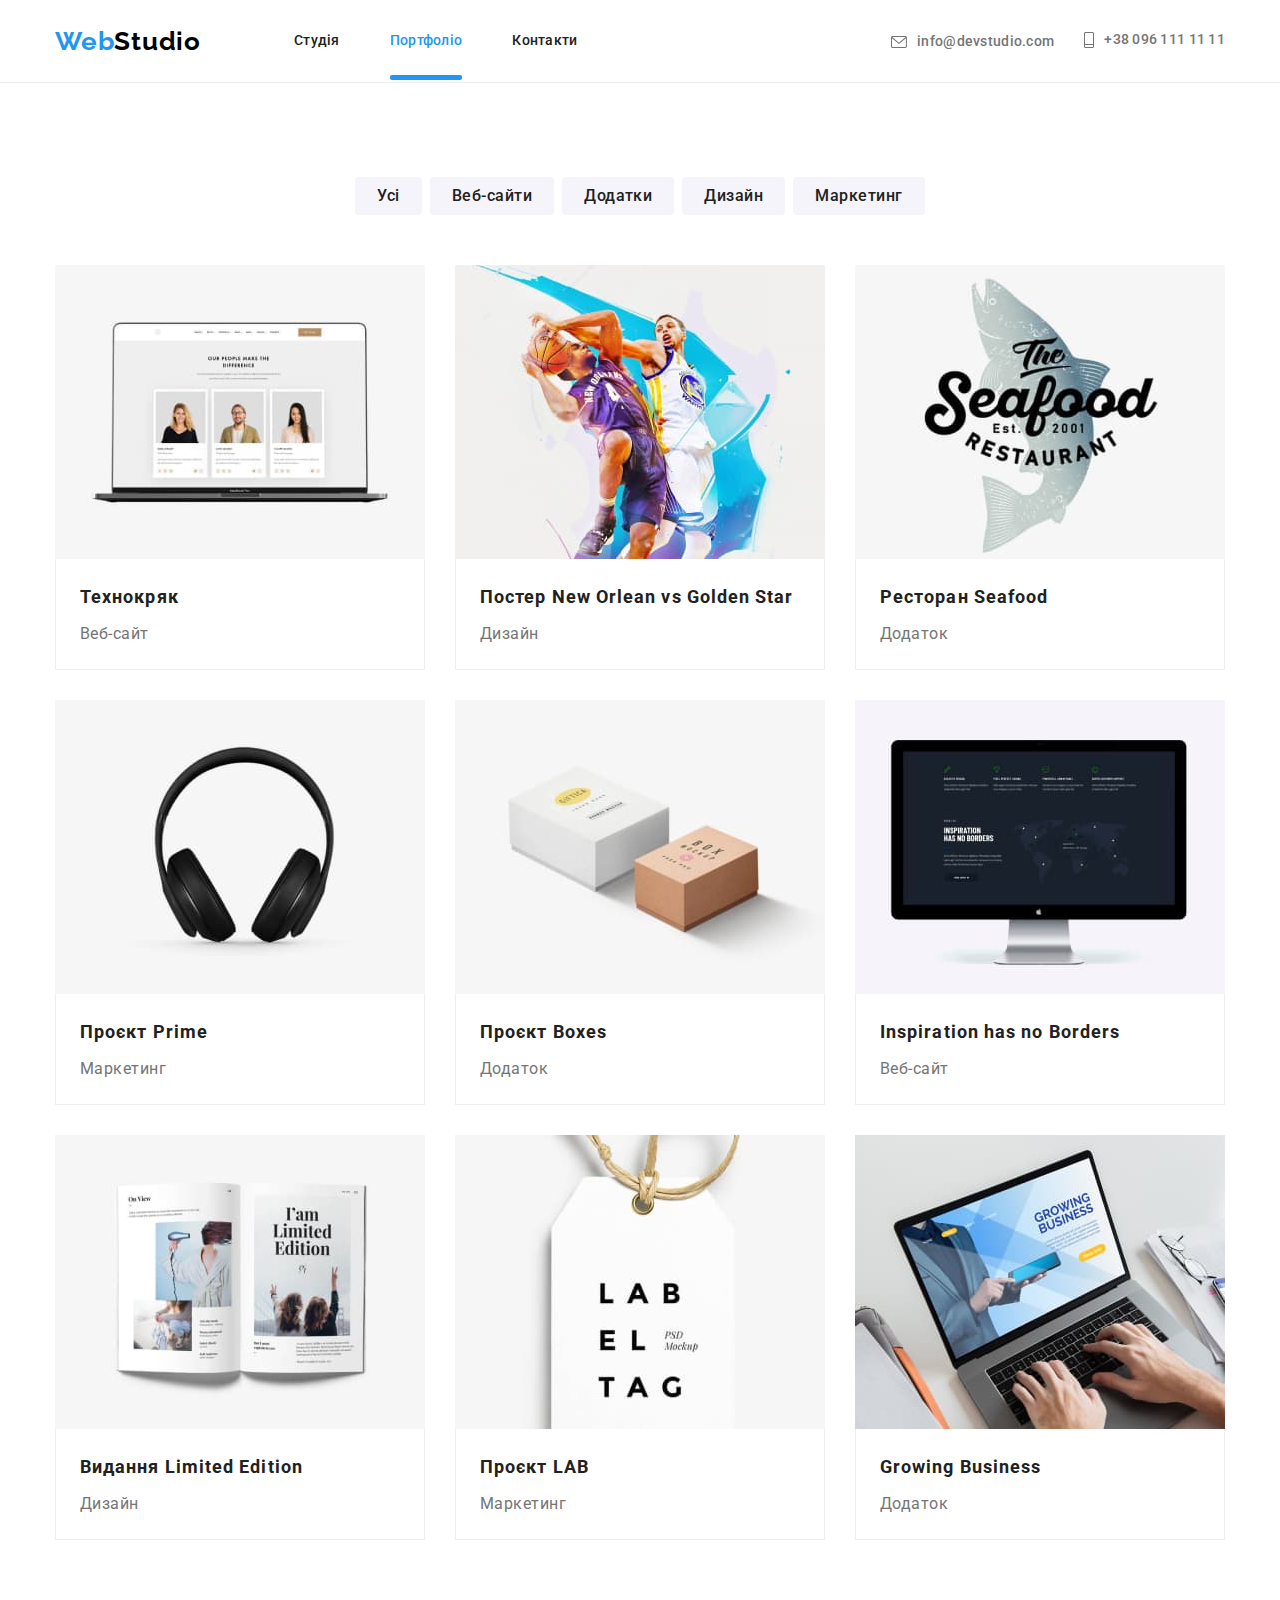
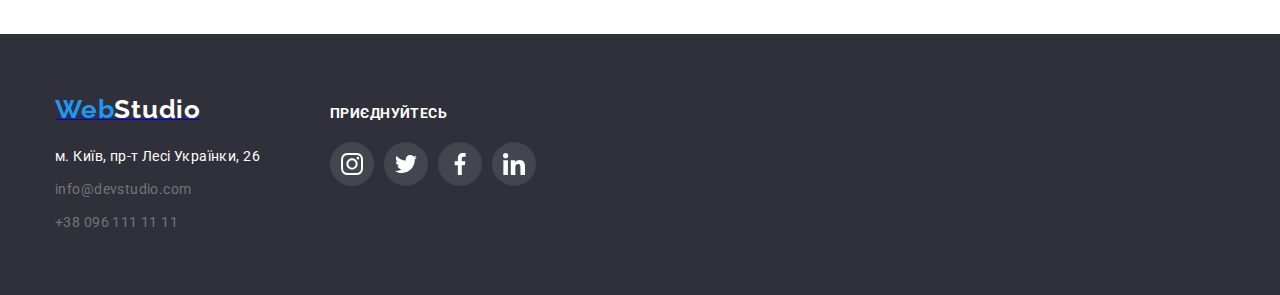
==== portfolio.html.html @ ddf57738 "start" ====
<!DOCTYPE html>
<html lang="uk">
<head>
    <meta charset="UTF-8">
    <meta http-equiv="X-UA-Compatible" content="IE=edge">
    <meta name="viewport" content="width=device-width, initial-scale=1.0">
    <title>Document</title>
    <!--шрифт-->
    <link rel="preconnect" href="https://fonts.googleapis.com">
    <link rel="preconnect" href="https://fonts.gstatic.com" crossorigin>
    <link href="https://fonts.googleapis.com/css2?family=Raleway:wght@700&family=Roboto:wght@400;500;700;900&display=swap" rel="stylesheet">

    <link rel="stylesheet" href="https://cdnjs.cloudflare.com/ajax/libs/modern-normalize/1.1.0/modern-normalize.min.css">
    <link rel="stylesheet" href="./css/styles.css">
</head>
<body>

    <header class="header-line ">
        <div class="container container-heder">
            <nav class="header-nav ">
                <a class="logo" href="./index.html">
                    <span class="logo-web logo">Web</span><span class="logo-studio logo">Studio</span></a>
                <ul class="site-nav">
                    <li class="site-nav-list">
                        <a href="./index.html" class="link current">Студія</a>
                    </li>
                    <li class="site-nav-list">
                        <a href="./portfolio.html.html" class=" current link-on">Портфоліо</a>
                    </li>
                    <li class="site-nav-list">
                        <a href="" class="link current">Контакти</a>
                    </li>
                </ul>
            </nav>
            <ul class="auth-nav">
                <li class="auth-nav-mailto">
                    <a href="mailto:info@devstudio.com" class="heder-contact">
                        <svg class="heder-contact-mailto">
                            <use href="./images/symbol-defs.svg#icon-imall"></use>
                        </svg>
                        info@devstudio.com</a>
                </li>
    
                <li class="auth-nav-tel">
                    <a href="tel:+380961111111" class="heder-contact">
                        <svg class="heder-contact-tel">
                            <use href="./images/symbol-defs.svg#icon-tel"></use>
                        </svg>
                        +38 096 111 11 11</a>
                </li>
            </ul>
        </div>
    </header>


    <main>
    <section class="section-portfolio">
        <div class="container">
            <!--кнопки-->
                <ul class="portfolio-button-list">
                    <li class="portfolio-button-item"><button type="button" class="portfolio-button">Усі</button></li>
                    <li class="portfolio-button-item"><button type="button" class="portfolio-button">Веб-сайти</button></li>
                    <li class="portfolio-button-item"><button type="button" class="portfolio-button">Додатки</button></li>
                    <li class="portfolio-button-item"><button type="button" class="portfolio-button">Дизайн</button></li>
                    <li class="portfolio-button-item"><button type="button" class="portfolio-button">Маркетинг</button></li>
                </ul>
            
            <!--приклади робіт-->
            <ul class="portfolio-list">
                <li class="item-work">
                    <a class="link-portfolio" href="">
                        <div class="portfolio-thumb">
                            <img class="image-portfolio" src="./images/project/img-1.jpg" alt="приклад роботи" width="370" height="294">
                            <div class="overlay">
                                <p class="overlay-text">
                                    Ресурс пропонує комплексні пропозиції з різним рівнем функціоналу та сервісів. Все це дозволить відвідувачу отримати
                                    вичерпні відомості про компанію чи приватну особу.
                                </p>
                            </div>
                        </div>
                        <div class="border-work-item">
                            <h1 class="title-portfolio">Технокряк</h1>
                            <p class="lead-portfolio">Веб-сайт</p>
                        </div>
                    </a>

                </li>
                <li class="item-work">
                    <a class="link-portfolio" href="">
                        <div class="portfolio-thumb">
                            <img class="image-portfolio" src="./images/project/img-2.jpg" alt="приклад роботи" width="370" height="294">
                            <div class="overlay">
                                <p class="overlay-text">
                                    Ресурс пропонує комплексні пропозиції з різним рівнем функціоналу та сервісів. Все це дозволить відвідувачу
                                    отримати
                                    вичерпні відомості про компанію чи приватну особу.
                                </p>
                            </div>
                        </div>
                        <div class="border-work-item">
                            <h1 class="title-portfolio">Постер New Orlean vs Golden Star</h1>
                            <p class="lead-portfolio">Дизайн</p>
                        </div>
                    </a>
            
                </li>
                <li class="item-work">
                    <a class="link-portfolio" href="">
                        <div class="portfolio-thumb">
                            <img class="image-portfolio" src="./images/project/img-3.jpg" alt="приклад роботи" width="370" height="294">
                            <div class="overlay">
                                <p class="overlay-text">
                                    Ресурс пропонує комплексні пропозиції з різним рівнем функціоналу та сервісів. Все це дозволить відвідувачу
                                    отримати
                                    вичерпні відомості про компанію чи приватну особу.
                                </p>
                            </div>
                        </div>
                        <div class="border-work-item">
                            <h1 class="title-portfolio">Ресторан Seafood</h1>
                            <p class="lead-portfolio">Додаток</p>
                        </div>
                    </a>
            
                </li>
                <li class="item-work">
                    <a class="link-portfolio" href="">
                        <div class="portfolio-thumb">
                            <img class="image-portfolio" src="./images/project/img-4.jpg" alt="приклад роботи" width="370" height="294">
                            <div class="overlay">
                                <p class="overlay-text">
                                    Ресурс пропонує комплексні пропозиції з різним рівнем функціоналу та сервісів. Все це дозволить відвідувачу
                                    отримати
                                    вичерпні відомості про компанію чи приватну особу.
                                </p>
                            </div>
                        </div>
                        <div class="border-work-item">
                            <h1 class="title-portfolio">Проєкт Prime</h1>
                            <p class="lead-portfolio">Маркетинг</p>
                        </div>
                    </a>
            
                </li>
                <li class="item-work">
                    <a class="link-portfolio" href="">
                        <div class="portfolio-thumb">
                            <img class="image-portfolio" src="./images/project/img-5.jpg" alt="приклад роботи" width="370" height="294">
                            <div class="overlay">
                                <p class="overlay-text">
                                    Ресурс пропонує комплексні пропозиції з різним рівнем функціоналу та сервісів. Все це дозволить відвідувачу
                                    отримати
                                    вичерпні відомості про компанію чи приватну особу.
                                </p>
                            </div>
                        </div>
                        <div class="border-work-item">
                            <h1 class="title-portfolio">Проєкт Boxes</h1>
                            <p class="lead-portfolio">Додаток</p>
                        </div>
                    </a>
            
                </li>
                <li class="item-work">
                    <a class="link-portfolio" href="">
                        <div class="portfolio-thumb">
                            <img class="image-portfolio" src="./images/project/img-6.jpg" alt="приклад роботи" width="370" height="294">
                            <div class="overlay">
                                <p class="overlay-text">
                                    Ресурс пропонує комплексні пропозиції з різним рівнем функціоналу та сервісів. Все це дозволить відвідувачу
                                    отримати
                                    вичерпні відомості про компанію чи приватну особу.
                                </p>
                            </div>
                        </div>
                        <div class="border-work-item">
                            <h1 class="title-portfolio">Inspiration has no Borders</h1>
                            <p class="lead-portfolio">Веб-сайт</p>
                        </div>
                    </a>
            
                </li>
                <li class="item-work">
                    <a class="link-portfolio" href="">
                        <div class="portfolio-thumb">
                            <img class="image-portfolio" src="./images/project/img-7.jpg" alt="приклад роботи" width="370" height="294">
                            <div class="overlay">
                                <p class="overlay-text">
                                    Ресурс пропонує комплексні пропозиції з різним рівнем функціоналу та сервісів. Все це дозволить відвідувачу
                                    отримати
                                    вичерпні відомості про компанію чи приватну особу.
                                </p>
                            </div>
                        </div>
                        <div class="border-work-item">
                            <h1 class="title-portfolio">Видання Limited Edition</h1>
                            <p class="lead-portfolio">Дизайн</p>
                        </div>
                    </a>
            
                </li>
                <li class="item-work">
                    <a class="link-portfolio" href="">
                        <div class="portfolio-thumb">
                            <img class="image-portfolio" src="./images/project/img-8.jpg" alt="приклад роботи" width="370" height="294">
                            <div class="overlay">
                                <p class="overlay-text">
                                    Ресурс пропонує комплексні пропозиції з різним рівнем функціоналу та сервісів. Все це дозволить відвідувачу
                                    отримати
                                    вичерпні відомості про компанію чи приватну особу.
                                </p>
                            </div>
                        </div>
                        <div class="border-work-item">
                            <h1 class="title-portfolio">Проєкт LAB</h1>
                            <p class="lead-portfolio">Маркетинг</p>
                        </div>
                    </a>
            
                </li>
                <li class="item-work">
                    <a class="link-portfolio" href="">
                        <div class="portfolio-thumb">
                            <img class="image-portfolio" src="./images/project/img-9.jpg" alt="приклад роботи" width="370" height="294">
                            <div class="overlay">
                                <p class="overlay-text">
                                    Ресурс пропонує комплексні пропозиції з різним рівнем функціоналу та сервісів. Все це дозволить відвідувачу
                                    отримати
                                    вичерпні відомості про компанію чи приватну особу.
                                </p>
                            </div>
                        </div>
                        <div class="border-work-item">
                            <h1 class="title-portfolio">Growing Business</h1>
                            <p class="lead-portfolio">Додаток</p>
                        </div>
                    </a>
                </li>
            </ul>
        </div>
    </section>
    </main>

    <footer class="footer">
        <div class="container container-footer">
            <div class="container-footer-adres">
                <a class="logo-footer" href="./index.html">
                    <span class="logo-web-footer logo">Web</span><span class="logo-studio-footer logo">Studio</span></a>
                <address class="adres">
                    <ul class="adres-list">
                        <li class="adres-list-ithem"><a href="https://goo.gl/maps/ad4JmQGrXdCTPTx86" class="adres-maps">м.
                                Київ, пр-т
                                Лесі Українки, 26</a></li>
                        <li class="adres-list-ithem"><a href="mailto:info@devstudio.com"
                                class="footer-contact">info@devstudio.com</a>
                        </li>
                        <li class="adres-list-ithem"><a href="tel:+380961111111" class="footer-contact">+38 096 111 11
                                11</a></li>
                    </ul>
                </address>
            </div>
            <div class="container-footer-social">
                <p class="container-footer-social-title">приєднуйтесь</p>
                <ul class="social-links">
                    <li class="social-links-item footer-social-links-item">
                        <a class="link-icon" href="https://www.instagram.com">
                            <svg class="footer-icon-social">
                                <use href="./images/symbol-defs.svg#icon-instagram"></use>
                            </svg>
                        </a>
                    </li>
                    <li class="social-links-item footer-social-links-item">
                        <a class="link-icon" href="https://www.twitter.com">
                            <svg class="footer-icon-social">
                                <use href="./images/symbol-defs.svg#icon-twitter"></use>
                            </svg>
                        </a>
                    </li>
                    <li class="social-links-item footer-social-links-item">
                        <a class="link-icon" href="https://www.facebook.com">
                            <svg class="footer-icon-social">
                                <use href="./images/symbol-defs.svg#icon-facebook"></use>
                            </svg>
                        </a>
                    </li>
                    <li class="social-links-item footer-social-links-item">
                        <a class="link-icon" href="https://ua.linkedin.com">
                            <svg class="footer-icon-social">
                                <use href="./images/symbol-defs.svg#icon-linkedin"></use>
                            </svg>
                        </a>
                    </li>
                </ul>
            </div>
        </div>
    
    </footer>
</body>
</html>
---- css/styles.css ----
:root {
    --color-text: #212121; /*основний колір тексту*/
    --color-text-secohd: #757575; /*колір тексту другий*/
    --color-text-logo: #2196F3; /*колір лого і нав хедер*/
    --color-text-logo2: #000000; /*колір лого*/
    --primery-background: #ffffff; /* колір фону хедер */
    --second-background: #2F303A; /*колір фону зверху секція 1 та футер*/
    --filter-color: #F5F4FA;/*колір наша команда фон кнопок портфоліо*/
    --background-olor: #F5F5F5; /*основний колір фону*/
    
}

html {
    box-sizing: border-box;
}
*,
*::before,
*::after {
    box-sizing: inherit;
}

body {
    font-family: Roboto, sans-serif;
    background-color: var(--primery-background);
    color: var(--color-text);
    margin: 0;
    

}
ul {
    list-style: none;
    text-decoration: none;
    margin: 0;
    padding: 0;

}
img {
    display: block;
    max-width: 100%;
    height: auto;
}
h2, h3, p {
    margin: 0;
}

/*logo*/ /*дизайн основної сторінки*/
.container {
    width: 1200px;
    padding-left: 15px;
    padding-right: 15px;
    margin: 0 auto;
    
}
.container-heder {
display: flex;
align-items: center;
}

.header-nav {
    display: flex;
    align-items: center;
    padding-top: 0;
    padding-bottom: 0;
}

.logo {
    font-family: 'Raleway';
    font-weight: 700;
    font-size: 26px;
    line-height: 1.19;
    letter-spacing: 0.03em;
    list-style: none;
    text-decoration: none;
}
.logo-web {
    color: var(--color-text-logo);
}
.logo-studio {
    color: var(--color-text-logo2);
}
/*хедер навігація*/
.site-nav  {
    text-decoration: none;
    font-weight: 500;
    font-size: 14px;
    line-height: 1.14;
    letter-spacing: 0.02em;
    color: var(--color-text);
    padding: 32px 0;
    display: flex;
    margin: 0px 0px 0px 93px; 
}
.site-nav-list {
    margin-left: 50px;
    position: relative;
}
.site-nav-list:first-child {
    margin-left: 0;
}
.link  {
    text-decoration: none;
    color: var(--color-text);
    padding: 32px 0px;
    position: relative;
    transition: color 250ms cubic-bezier(0.4, 0, 0.2, 1) 250ms;
    
}


.link-on {
    color: var(--color-text-logo);
    text-decoration: none;
    padding: 32px 0px;
    position: relative;
}
.link-on:after {
    content: '';
    display: block;
    width: 100%;
    height: 5px;
    background: #2196F3;
    border-radius: 2px;
    position: absolute;
    bottom: 0;
    left: 0;
    opacity: 1;
    transform: scaleX(1);
}

.link:hover {
    color: var(--color-text-logo);
}
.link:focus {
    color: var(--color-text-logo);
}

.link.current::after {
content: '';
position: absolute;
opacity: 0;
transform: scaleX(0.2);
transition: opacity 250ms cubic-bezier(0.4, 0, 0.2, 1), transform 250ms cubic-bezier(0.4, 0, 0.2, 1);
}

.link.current:hover::after  {
content: '';
display: block;
width: 100%;
height: 5px;
background: #2196F3;
border-radius: 2px;
position: absolute;
bottom: 0;
left: 0;
opacity: 1;
transform: scaleX(1);
}
.link.current:focus::after {
    content: '';
    display: block;
    width: 100%;
    height: 5px;
    background: #2196F3;
    border-radius: 2px;
    position: absolute;
    bottom: 0;
    left: 0;
    opacity: 1;
    transform: scaleX(1);
}


/*хедер пошта тел*/

.auth-nav {
    margin-left: auto;
    display: flex;
    align-items: baseline;
}
.heder-contact {
    list-style: none;
    text-decoration: none;
    font-weight: 500;
    font-size: 14px;
    line-height: 1.14;
    letter-spacing: 0.02em;
    color: var(--color-text-secohd);
    padding: 32px 0;
    display: flex;
    align-items: center;
    color: #757575;
    transition: color 250ms cubic-bezier(0.4, 0, 0.2, 1);
}

.heder-contact-mailto {
    width: 16px;
    height: 12px;
    margin-right: 10px;
    fill: #757575;
    transition: fill 250ms cubic-bezier(0.4, 0, 0.2, 1);
}
.auth-nav-tel {
    margin-left: 30px;
    color: currentColor;
}
.heder-contact-tel {
    width: 10px;
    height: 16px;
    margin-right: 10px;
    fill: #757575;
    transition: fill 250ms cubic-bezier(0.4, 0, 0.2, 1);
}
.auth-nav-text {
}

.heder-contact:hover .heder-contact-mailto {
    fill: #2196F3;
}
.heder-contact:hover .heder-contact-tel {
    fill: #2196F3;
}
.heder-contact:focus .heder-contact-mailto {
    fill: #2196F3;
}
.heder-contact:focus .heder-contact-tel {
    fill: #2196F3;
}

.heder-contact:hover  {
    color: var(--color-text-logo);
}
.heder-contact:focus {
    color: var(--color-text-logo);
}


/*секція 1 заголовок і кнопка*/
.section {
    margin: auto;
    background-color: var(--second-background);
    padding-top: 200px;
    padding-bottom: 200px;
    max-width: 1600px;
    height: 600px;
    background-image: linear-gradient( to right,
    rgba(47, 48, 58, 0.4),
    rgba(47, 48, 58, 0.4)), url(../images/conteiner/Img-min.jpg);
}

.conteiner-img {
    width: 1600px;
}
.title {
    font-weight: 900;
    font-size: 44px;
    line-height: 1.36;
    letter-spacing: 0.06em;
    text-transform: uppercase;
    color: var(--primery-background);
    max-width: 696px; 
    margin: 0px auto 30px auto;
    text-align: center;
}
.button {
    font-family: roboto;
    cursor: pointer;
    background: var(--color-text-logo);
    font-weight: 700;
    font-size: 16px;
    line-height: 1.88;
    display: flex;
    align-items: center;
    text-align: center;
    letter-spacing: 0.06em;
    color: var(--primery-background);
    border-radius: 4px;
    border: none;
    padding: 10px 32px;
    display: block;
    min-width: 216px;
    margin: auto;
    box-shadow: 0px 4px 4px rgba(0, 0, 0, 0.15);
    transition:  background-color 250ms cubic-bezier(0.4, 0, 0.2, 1) ;
}
.button:hover {
    background-color: #188CE8;
}
.button:focus {
    background-color: #188CE8;
}

/* модальне вікно */
.backdrop {
    position: fixed;
    left: 0px;
    top: 0px;
    width: 100%;
    height: 100%;
    background: rgba(0, 0, 0, 0.2);
    transition: 250ms cubic-bezier(0.4, 0, 0.2, 1);
}
.backdrop.is-hidden {
    opacity: 0;
    pointer-events: none;
}
.modal {
    position: absolute;
    top: 50%;
    left: 50%;
    transform: translate(-50%, -50%);
    width: 528px;
    height: 581px;
    background: #FFFFFF;
    box-shadow: 0px 1px 3px rgba(0, 0, 0, 0.12), 0px 1px 1px rgba(0, 0, 0, 0.14), 0px 2px 1px rgba(0, 0, 0, 0.2);
    border-radius: 4px;
    z-index: 2;
}
.modal-button {
    position: absolute;
    width: 30px;
    height: 30px;
    padding: 0;
    display: flex;
    align-items: center;
    justify-content: center;
    background-color: transparent;
    top: 8px;
    right: 8px;
    border-radius: 50%;
    background: #FFFFFF;
    border: 1px solid rgba(0, 0, 0, 0.1);

}
.icon-modal-button-closed {
    cursor: pointer;
    padding: 0;
    width: 18px;
    height: 18px;
}

/*наші переваги наші особливості, секція 2*/
.section-features {
    padding-top: 94px;
    padding-bottom: 94px;  
}

.visually-hidden {
    position: absolute;
    width: 1px;
    height: 1px;
    margin: -1px;
    border: 0;
    padding: 0;
    white-space: nowrap;
    clip-path: inset(100%);
    clip: rect(0 0 0 0);
    overflow: hidden;
}
.section-hidden {
    display: flex;
    padding: 0;
}
.container-list:not(:first-child) {
    margin-left: 30px;
}
.features-list {
    width: 270px;
    height: 120px;
    border-radius: 4px;
    background-color: var(--filter-color);
    display: flex;
    align-items: center;
    justify-content: center;
    margin-bottom: 30px;
}
.icon-features {
    width: 70px;
    height: 70px;
}
/*.container-list::before {
    content: "";
    display: block;
    height: 120px;
    margin-bottom: 30px;
    background-position: center;
    background-repeat: no-repeat;
    background-color: var(--filter-color);
}
.icon-antenna::before {
    background-image: url(../images/section_2/antenna.svg);

}
.icon-clock::before {
    background-image: url(../images/section_2/clock.svg);
}
.icon-diagram::before {
    background-image: url(../images/section_2/diagram.svg);
}
.icon-astronaut::before {
    background-image: url(../images/section_2/astronaut.svg);
}*/


.list {
    font-weight: 700;
    font-size: 14px;
    line-height: 1.14x;
    letter-spacing: 0.03em;
    text-transform: uppercase;
    color: var(--color-text);
    margin-bottom: 10px;
}
.list-item {
    font-weight: 400;
    font-size: 14px;
    line-height: 1.7;
    letter-spacing: 0.03em;
    color: var(--color-text-secohd);
    width: 270px;
}

/*чим ми займаємося*/
.work-section {
    padding-bottom: 94px;
}
.container-work {
    padding: 0;
}
.title-work {
    font-weight: 700;
    font-size: 36px;
    line-height: 1.16;
    text-align: center;
    letter-spacing: 0.03em;
    color: var(--color-text);
    margin-bottom: 50px;
}


.list-work-img {
    position: relative;
    display: inline-block;
    margin-right: 30px;
    z-index: -1;
}
.work-img {
    
}

.list-work-img:last-child {
    margin-right: 0;
}

.content-holder {
    position: absolute;
    bottom: 0;
    left: 0;
    width: 370px;
    height: 70px;
    background: rgba(47, 48, 58, 0.8);
    padding-bottom: 27px;
    padding-top: 27px;

}
.holder-text {
    font-family: 'Roboto';
    font-style: normal;
    font-weight: 700;
    font-size: 14px;
    line-height: 1.14;
    text-align: center;
    letter-spacing: 0.03em;
    text-transform: uppercase;
    color: var(--primery-background);

}

/*наша команда*/

.team {
    
}
.team-section {
    background-color: var(--filter-color);
    padding-bottom: 94px;
    padding-top: 94px;
}
.team-name {
    font-weight: 500;
    font-size: 16px;
    line-height: 1.18;
    letter-spacing: 0.03em;
    color: var(--color-text);
    
}
.container-social {
    padding-top: 30px;
    padding-bottom: 30px;
}
.position {
    font-weight: 400;
    font-size: 16px;
    line-height: 1.18;
    letter-spacing: 0.03em;
    color: var(--color-text-secohd);
} 
.social-links {
    display: flex;
    gap: 10px;
    justify-content: center;
}
.social-links-item {
    width: 44px;
    height: 44px;
    background-position: center;
    overflow: hidden;
    border-radius: 50%;
}

.link-icon {
    width: 44px;
    height: 44px;
    display: flex;
    align-items: center;
    justify-content: center;
    color: #AFB1B8;
    transition: color 250ms cubic-bezier(0.4, 0, 0.2, 1), background-color 250ms cubic-bezier(0.4, 0, 0.2, 1);
    
}
.link-icon:hover,
.link-icon:focus {
    color: var(--primery-background);
    background-color: #2196F3;
    border-radius: 50%;
    
}

.icon-social {
    width: 22px;
    height: 22px;
    fill: currentColor;

}

.list-team {
    background-color: var(--primery-background);
    display: inline-block;
    margin-left: 26px;
    text-align: center;
    box-shadow: 0px 1px 3px rgba(0, 0, 0, 0.12), 0px 1px 1px rgba(0, 0, 0, 0.14), 0px 2px 1px rgba(0, 0, 0, 0.2);
    border-radius: 0px 0px 4px 4px;
    
}
.list-team:first-child {
    margin-left: 0;

}
.foto-team {
}

.title-team {
    font-weight: 700;
    font-size: 36px;
    line-height: 1.16;
    text-align: center;
    letter-spacing: 0.03em;
    color: var(--color-text);
    margin-bottom: 50px;
}

.position {
    margin-top: 10px;
    margin-bottom: 16px;
}

/*постійні клієнти*/

.company-list {
    display: flex;
    justify-content: center;
    align-items: center;
    margin: auto;
    gap: 30px;
}

.company-item {
}
.icon-company {
    width: 106px;
    height: 60px;
    fill: currentColor;
}
.company-link {
    display: flex;
    justify-content: center;
    align-items: center;
    border: 1px solid #AFB1B8;
    width: 170px;
    height: 92px;
    border-radius: 4px;
    color: #AFB1B8;
    transition: color 250ms cubic-bezier(0.4, 0, 0.2, 1), border-color 250ms cubic-bezier(0.4, 0, 0.2, 1);
}
.company-link:hover,
.company-link:focus {
    border-color: #2196F3;
    color: #2196F3;
}

/*футер*/
.footer {
    background-color: var(--second-background);
    padding-top: 60px;
    padding-bottom: 60px;
}
.container-footer {
    display: flex;
    align-items: baseline;
}
.logo-footer {
    
}
.logo {
    font-weight: 700;
    font-size: 26px;
    line-height: 1.19;
    letter-spacing: 0.03em;
    list-style: none;
    text-decoration: none;
}
.logo-web-footer {
    color: var(--color-text-logo);
}
.logo-studio-footer {
    color: var(--primery-background);
}

.footer-contact{
    text-decoration: none;
    font-weight: 400;
    font-size: 14px;
    line-height: 1.71;
    letter-spacing: 0.03em;
    color: var(--color-text-secohd);
    margin-bottom: 9px;
}
.footer-contact:last-child {
    margin-bottom: 0;
}
.adres {
    font-style: normal;
    margin-top: 20px;
}

.adres-list {
}

.adres-list-ithem {
flex-wrap: wrap;
margin-bottom: 9px;
}
.adres-list-ithem:last-child {
    margin-bottom: 0;
}

.adres-maps {
    font-weight: 400;
    font-size: 14px;
    line-height: 1.71;
    letter-spacing: 0.03em;
    color: var(--primery-background); 
    text-decoration: none;
}

/*фуТЕР СОЦ мережі*/

.container-footer-social-title {
        font-family: 'Roboto';
        font-style: normal;
        font-weight: 700;
        font-size: 14px;
        line-height: 1.14;
        letter-spacing: 0.03em;
        text-transform: uppercase;
        color: #FFFFFF;
        margin-bottom: 20px;
}
.footer-social-links-item {
        background: rgba(255, 255, 255, 0.1);
        border-radius: 50%;
}

.footer-icon-social {
    width: 22px;
    height: 22px;
    fill: var(--primery-background);  
}

.container-footer-social {
    margin-left: 70px;
}

/*портфоліо*/
/*кнопки*/

.header-line {
    border-bottom: 1px solid #ECECEC;
}

.portfolio-button-list {
    display: flex;
    justify-content: center;
    margin-bottom: 50px;

}
.portfolio-button-item {
    margin-left: 8px;
}
.portfolio-button-item:first-child {
    margin-left: 0;
}

.portfolio-button {
    font-family: roboto;
    background: var(--filter-color);
    border-radius: 4px;
    border: none;
    cursor: pointer;
    justify-content: center;
    
    font-weight: 500;
    font-size: 16px;
    line-height: 1.62;
    text-align: center;
    letter-spacing: 0.03em;
    color: var(--color-text);
    
    padding: 6px 22px;
    display: block;
    transition: box-shadow 250ms cubic-bezier(0.4, 0, 0.2, 1), background 250ms cubic-bezier(0.4, 0, 0.2, 1), color 250ms cubic-bezier(0.4, 0, 0.2, 1);
    
}

.portfolio-button:hover {
    left: 512px;
    background: var(--color-text-logo);
    box-shadow: 0px 3px 1px rgba(0, 0, 0, 0.1), 0px 1px 2px rgba(0, 0, 0, 0.08), 0px 2px 2px rgba(0, 0, 0, 0.12);
    color: var(--primery-background);
}

.portfolio-button:focus {
    left: 512px;
    background: var(--color-text-logo);
    box-shadow: 0px 3px 1px rgba(0, 0, 0, 0.1), 0px 1px 2px rgba(0, 0, 0, 0.08), 0px 2px 2px rgba(0, 0, 0, 0.12);
    color: var(--primery-background);
}

/*приклади робіт*/
.section-portfolio {
padding-top: 94px;
padding-bottom: 94px;
}

.portfolio-list {
    display: flex;
    flex-wrap: wrap;
}
.item-work {
margin-right: 30px;
margin-bottom: 30px;


}
.item-work:nth-child(3n) {
    margin-right: 0;
}
.item-work:nth-last-child(-n + 3) {
margin-bottom: 0;
}

.border-work-item {
    padding: 20px 24px;
    border : 1px solid #EEEEEE;
    border-top: none;
    
}

.title-portfolio {
    font-weight: 700;
    font-size: 18px;
    line-height: 2;
    letter-spacing: 0.06em;
    color: var(--color-text);
    margin: 0;
    max-width: 322px;
    margin-bottom: 4px;
}
.image-portfolio {
}

.lead-portfolio {
    font-weight: 400;
    font-size: 16px;
    line-height: 1.88;
    letter-spacing: 0.03em;
    color: var(--color-text-secohd); 
    max-width: 322px;
}
.link-portfolio {
    display: block;
    list-style: none;
    text-decoration: none;
    transition: box-shadow 250ms cubic-bezier(0.4, 0, 0.2, 1);
}
.link-portfolio:hover {
box-shadow: 0px 1px 1px rgba(0, 0, 0, 0.12), 0px 4px 4px rgba(0, 0, 0, 0.06), 1px 4px 6px rgba(0, 0, 0, 0.16);
}
.link-portfolio:focus {
    box-shadow: 0px 1px 1px rgba(0, 0, 0, 0.12), 0px 4px 4px rgba(0, 0, 0, 0.06), 1px 4px 6px rgba(0, 0, 0, 0.16);
}

.portfolio-thumb {
    position: relative;
    overflow: hidden;
}

.overlay {
    position: absolute;
    top: 0;
    left: 0;
    width: 100%;
    height: 100%;
    background: rgba(33, 150, 243, 0.9);
    padding: 63px 24px;
    display: flex;
    align-items: center;
    transform: translateY(101%);
    transition: transform 250ms cubic-bezier(0.4, 0, 0.2, 1);
}
.overlay-text {
    font-family: 'Roboto';
    font-style: normal;
    font-weight: 400;
    font-size: 18px;
    line-height: 1.56;
    letter-spacing: 0.03em;
    color: #FFFFFF;
}
.item-work:hover .overlay {
    transform: translateY(0%);
}
.item-work:focus .overlay {
    transform: translateY(0%);
}

/**/
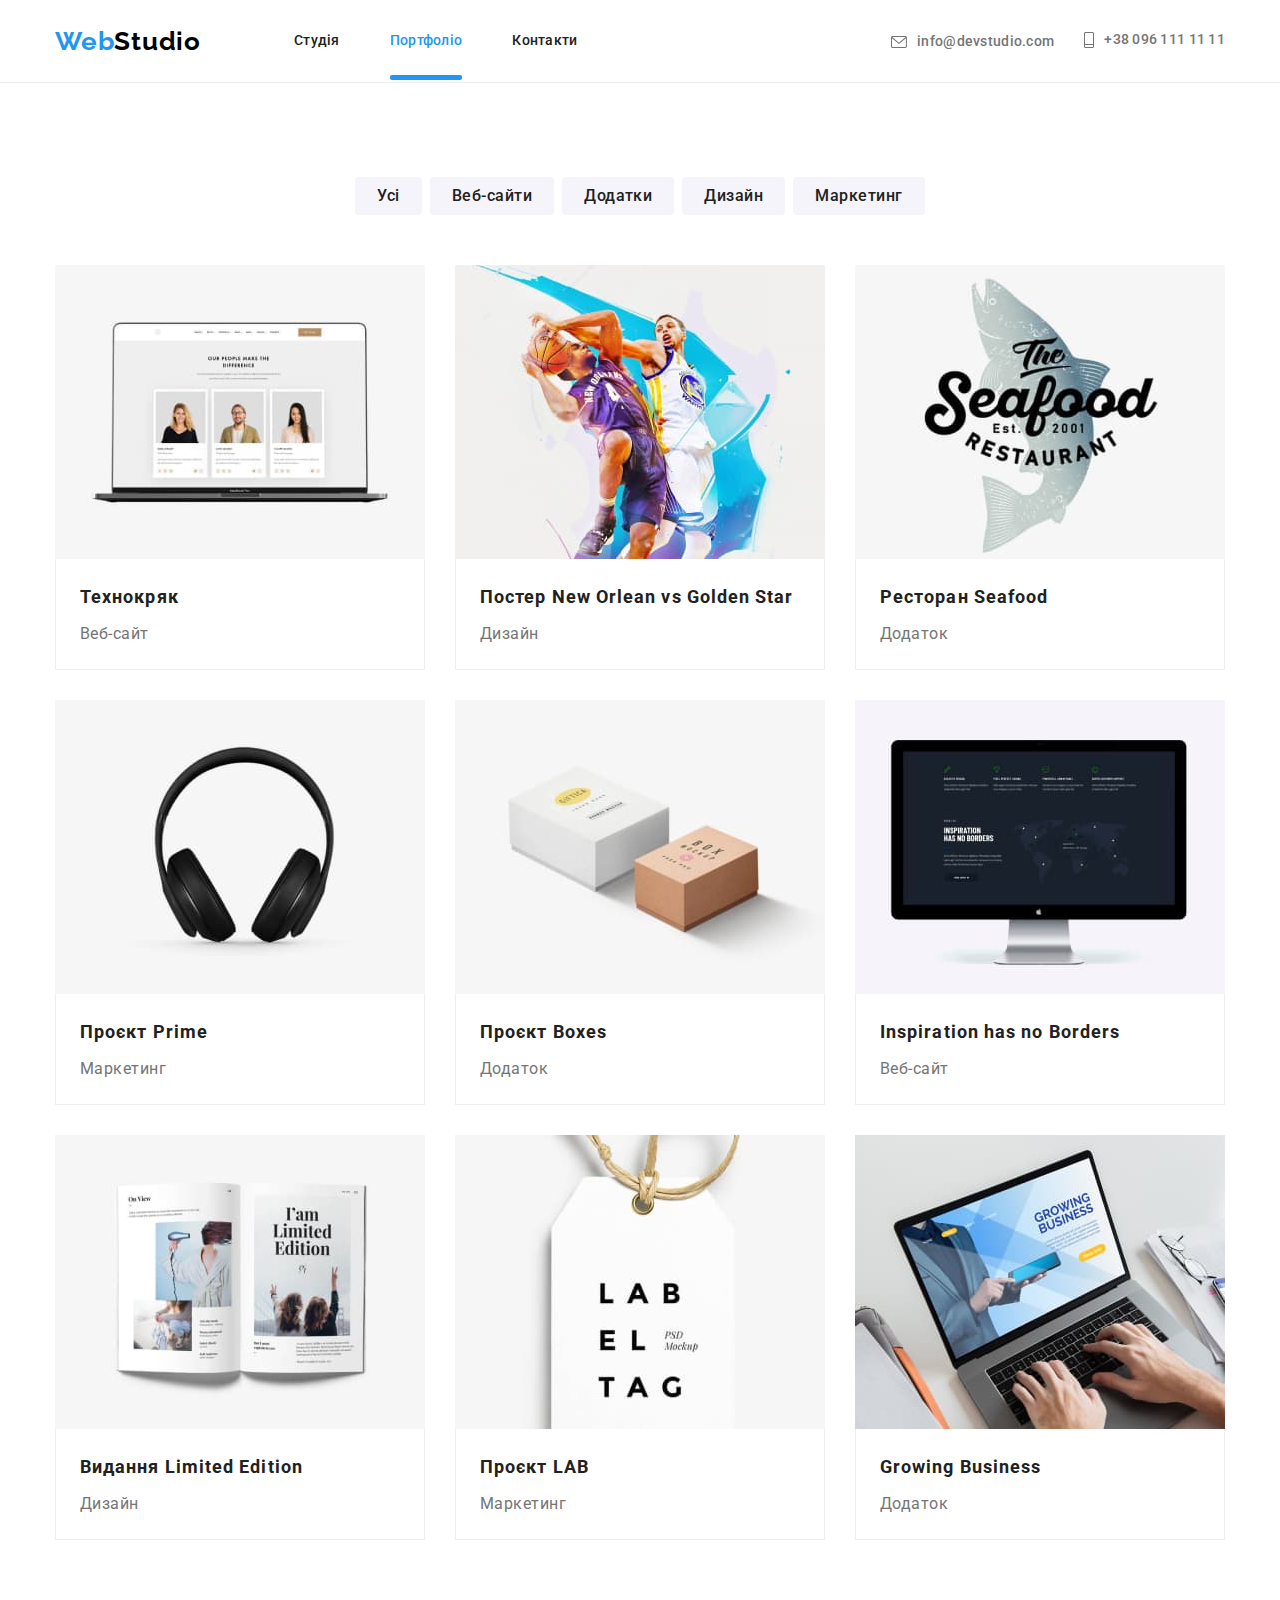
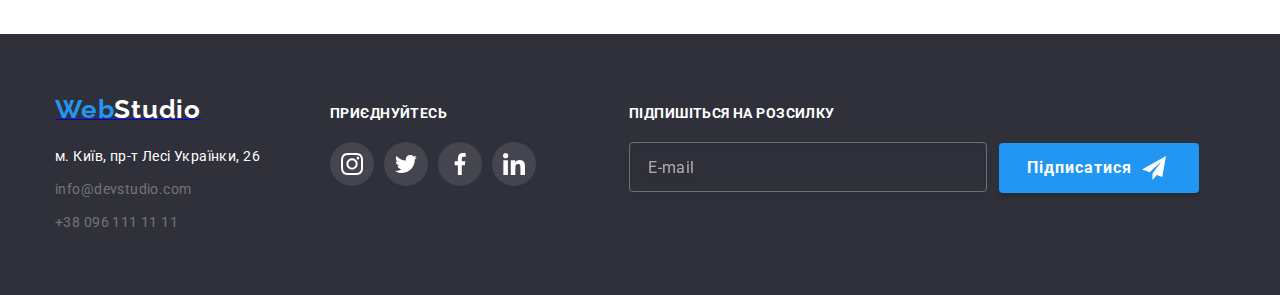
==== commit abe2b655: "modal-srart" ====
--- a/portfolio.html.html
+++ b/portfolio.html.html
@@ -293,8 +293,21 @@
                     </li>
                 </ul>
             </div>
+            <div class="footer-subscribe-newsletter">
+                <p class="footer-subscribe-text">Підпишіться на розсилку</p>
+                <form class="form-footer-subscribe" name="email-footer-subscribe" autocomplete="on" novalidate>
+                    <label>
+                        <input class="form-footer-email" type="email" name="email" placeholder="E-mail" /><button
+                            class="subscribe-button" type="submit">Підписатися
+                            <svg class="icon-subscribe-button">
+                                <use href="./images/symbol-defs.svg#icon-form-footer-subscribe"></use>
+                            </svg>
+                        </button>
+                    </label>
+                </form>
+    
+            </div>
         </div>
-    
     </footer>
 </body>
 </html>
--- a/css/styles.css
+++ b/css/styles.css
@@ -261,7 +261,7 @@
     margin: 0px auto 30px auto;
     text-align: center;
 }
-.button {
+.button, .subscribe-button {
     font-family: roboto;
     cursor: pointer;
     background: var(--color-text-logo);
@@ -299,7 +299,7 @@
     background: rgba(0, 0, 0, 0.2);
     transition: 250ms cubic-bezier(0.4, 0, 0.2, 1);
 }
-.backdrop.is-hidden {
+.backdrop.is-idden {
     opacity: 0;
     pointer-events: none;
 }
@@ -314,6 +314,8 @@
     box-shadow: 0px 1px 3px rgba(0, 0, 0, 0.12), 0px 1px 1px rgba(0, 0, 0, 0.14), 0px 2px 1px rgba(0, 0, 0, 0.2);
     border-radius: 4px;
     z-index: 2;
+    padding: 40px;
+    
 }
 .modal-button {
     position: absolute;
@@ -337,6 +339,30 @@
     width: 18px;
     height: 18px;
 }
+.modal-title {
+
+}
+.modal-form {
+
+}
+.form-group {
+
+}
+.form-field {
+height: 58px;
+width: 448px;
+}
+.form-input {
+
+}
+.form-label {
+
+}
+.form-icon {
+width: 18px;
+height: 18px;
+}
+
 
 /*наші переваги наші особливості, секція 2*/
 .section-features {
@@ -700,6 +726,62 @@
     margin-left: 70px;
 }
 
+/*футер підписатися на розсилку*/
+.footer-subscribe-newsletter {
+    margin-left: 93px;
+    width: 570px;
+    display: block;
+    
+}
+
+.footer-subscribe-text {
+    font-weight: 700;
+    font-size: 14px;
+    line-height: 1.14;
+    letter-spacing: 0.03em;
+    text-transform: uppercase;
+    color: #FFFFFF;
+    margin-bottom: 20px;
+    
+}
+.form-footer-subscribe {
+    
+}
+.form-footer-email {
+    width: 358px;
+    height: 50px;
+    border: 1px solid rgba(255, 255, 255, 0.3);
+    filter: drop-shadow(0px 4px 4px rgba(0, 0, 0, 0.15));
+    border-radius: 4px;
+    background-color: transparent;
+    margin-right: 12px;
+    outline: transparent;
+    color: rgba(255, 255, 255, 0.6);
+}
+.form-footer-email::placeholder {
+    font-weight: 400;
+    font-size: 16px;
+    line-height: 1.25;
+    display: flex;
+    align-items: center;
+    letter-spacing: 0.03em;
+    color: rgba(255, 255, 255, 0.6);
+    padding-left: 16px;
+}
+
+.subscribe-button {
+    min-width: 200px;
+    height: 50px;
+    display: inline-flex;
+    margin: 0;
+    padding: 10px 28px;
+}
+.icon-subscribe-button {
+    width: 24px;
+    height: 24px;
+    margin-left: 10px;
+}
+
 /*портфоліо*/
 /*кнопки*/
 
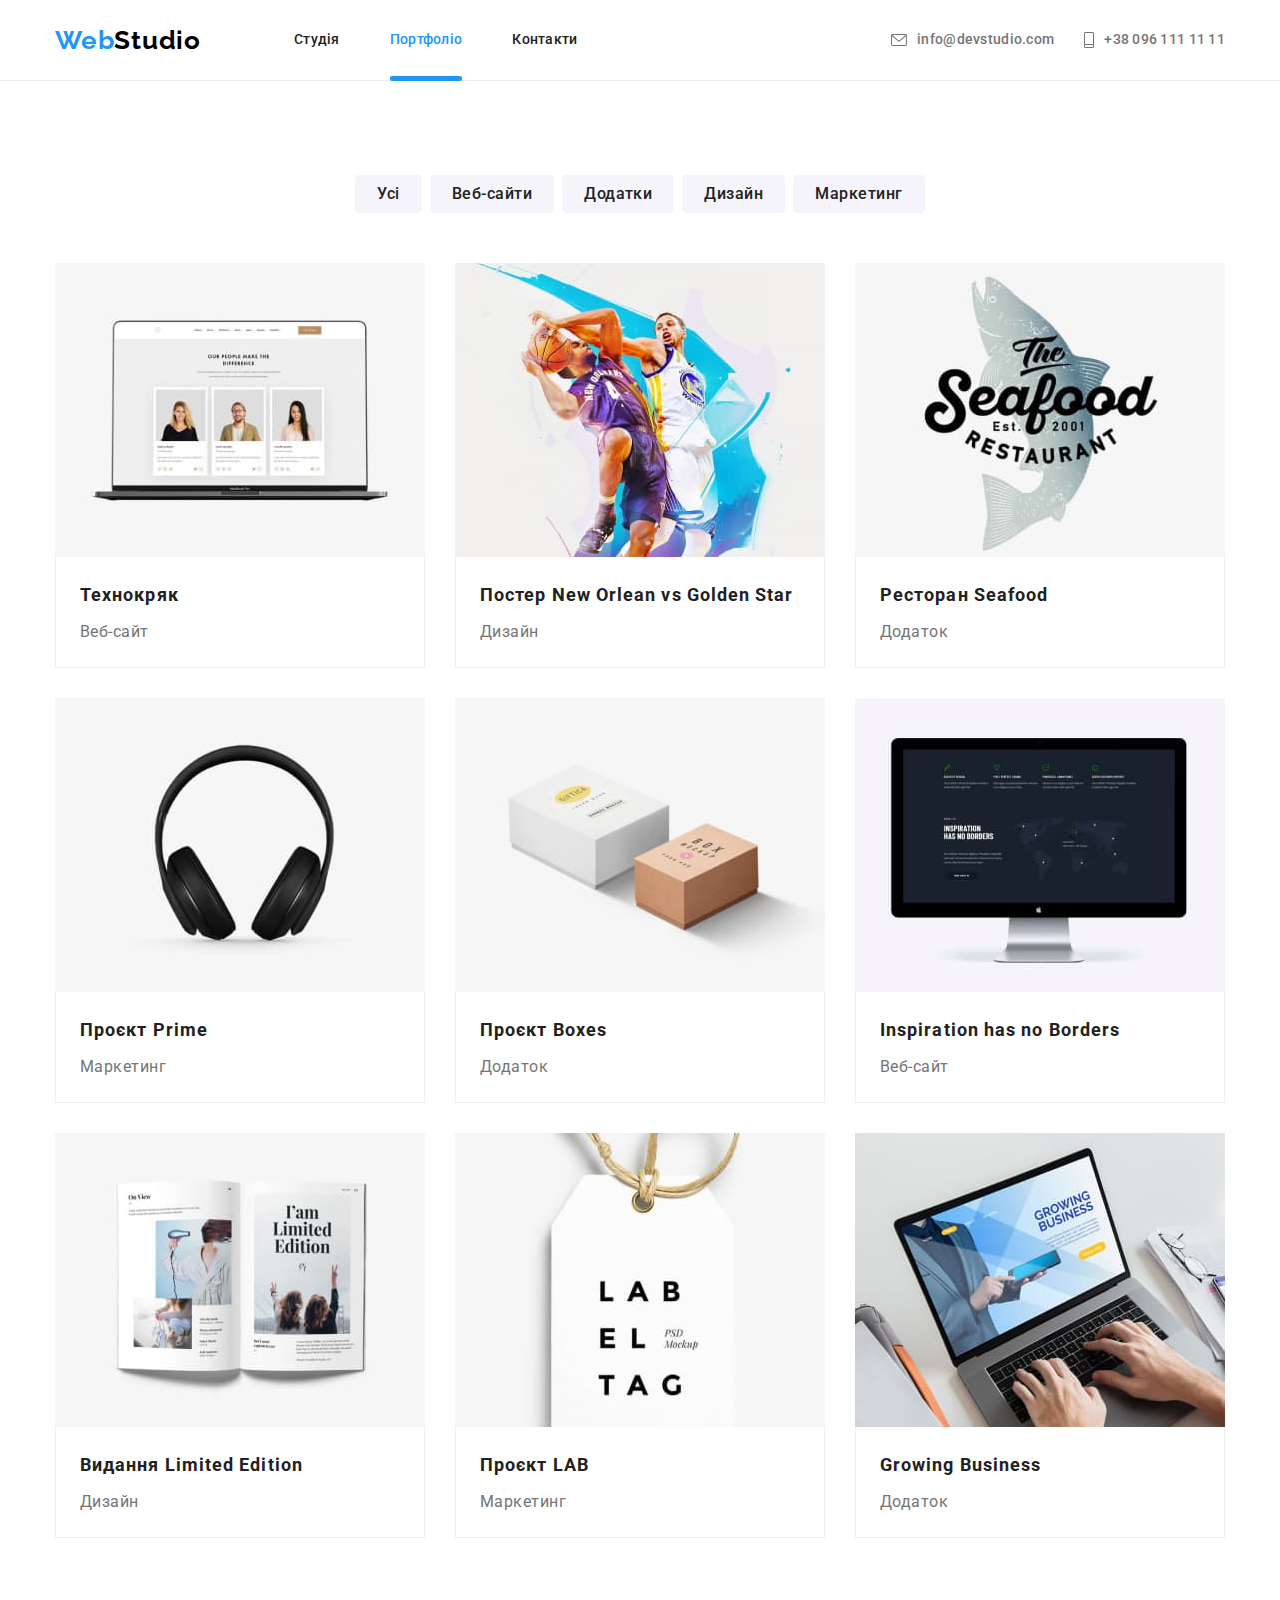
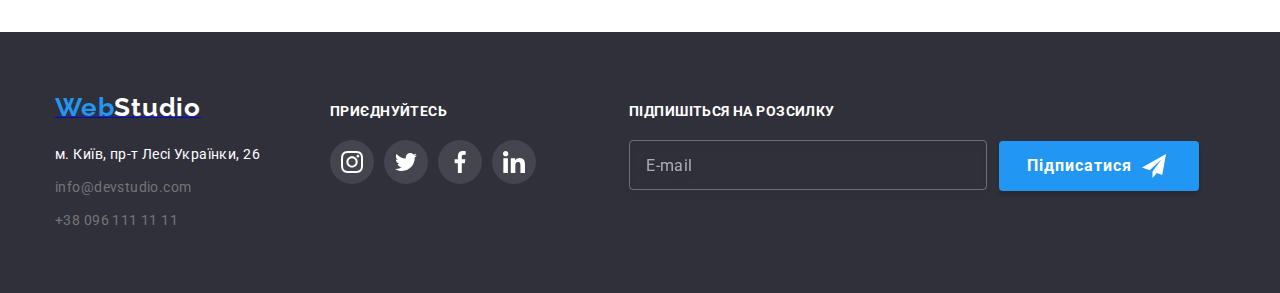
==== commit f3b2e3b4: "сomit1511" ====
--- a/portfolio.html.html
+++ b/portfolio.html.html
@@ -296,14 +296,14 @@
             <div class="footer-subscribe-newsletter">
                 <p class="footer-subscribe-text">Підпишіться на розсилку</p>
                 <form class="form-footer-subscribe" name="email-footer-subscribe" autocomplete="on" novalidate>
-                    <label>
-                        <input class="form-footer-email" type="email" name="email" placeholder="E-mail" /><button
-                            class="subscribe-button" type="submit">Підписатися
-                            <svg class="icon-subscribe-button">
-                                <use href="./images/symbol-defs.svg#icon-form-footer-subscribe"></use>
-                            </svg>
-                        </button>
+                    <label class="label-form-footer-email">
+                        <input class="form-footer-email" type="email" name="email" placeholder="E-mail" />
                     </label>
+                    <button class="subscribe-button" type="submit">Підписатися
+                        <svg class="icon-subscribe-button">
+                            <use href="./images/symbol-defs.svg#icon-form-footer-subscribe"></use>
+                        </svg>
+                    </button>
                 </form>
     
             </div>
--- a/css/styles.css
+++ b/css/styles.css
@@ -121,7 +121,7 @@
     background: #2196F3;
     border-radius: 2px;
     position: absolute;
-    bottom: 0;
+    bottom: -2px;
     left: 0;
     opacity: 1;
     transform: scaleX(1);
@@ -175,7 +175,7 @@
 .auth-nav {
     margin-left: auto;
     display: flex;
-    align-items: baseline;
+    
 }
 .heder-contact {
     list-style: none;
@@ -298,8 +298,9 @@
     height: 100%;
     background: rgba(0, 0, 0, 0.2);
     transition: 250ms cubic-bezier(0.4, 0, 0.2, 1);
-}
-.backdrop.is-idden {
+    
+}
+.backdrop.is-hidden {
     opacity: 0;
     pointer-events: none;
 }
@@ -314,7 +315,9 @@
     box-shadow: 0px 1px 3px rgba(0, 0, 0, 0.12), 0px 1px 1px rgba(0, 0, 0, 0.14), 0px 2px 1px rgba(0, 0, 0, 0.2);
     border-radius: 4px;
     z-index: 2;
-    padding: 40px;
+    padding: 40px
+    ;
+    
     
 }
 .modal-button {
@@ -331,40 +334,184 @@
     border-radius: 50%;
     background: #FFFFFF;
     border: 1px solid rgba(0, 0, 0, 0.1);
-
+    transition: cubic-bezier(0.4, 0, 0.2, 1);
+    cursor: pointer;
+}
+.modal-button:focus {
+    fill: #2196F3;
 }
 .icon-modal-button-closed {
-    cursor: pointer;
+    
     padding: 0;
     width: 18px;
     height: 18px;
 }
+.modal-button:hover {
+    fill: #2196F3;
+}
 .modal-title {
+    margin-bottom: 12px;
+    font-weight: 700;
+    font-size: 20px;
+    line-height: 23px;
+    text-align: center;
+    letter-spacing: 0.03em;
+    color: #212121;
 
 }
 .modal-form {
 
 }
 .form-group {
-
-}
-.form-field {
-height: 58px;
-width: 448px;
+margin-bottom: 20px;
+
+}
+.form-field {  
+position: relative;
+width: 100%;
+display: flex;
+margin-bottom: 10px;
+padding-top: 18px;
+transition: cubic-bezier(0.4, 0, 0.2, 1);
+}
+
+.form-input:focus,
+.form-massage:focus {
+    border: 1px solid #2196F3;
+}
+.form-input:focus-visible {
+    outline: none;
 }
 .form-input {
-
-}
+    width: 100%;
+    height: 40px;
+    border: none;
+    border: 1px solid rgba(33, 33, 33, 0.2);
+    border-radius: 4px;
+    color: transparent;
+    font-weight: 400;
+    font-size: 12px;
+    line-height: 14px;
+    letter-spacing: 0.01em;
+    color: rgba(117, 117, 117, 0.5);
+    padding-left: 42px;
+    transition: cubic-bezier(0.4, 0, 0.2, 1);
+}
+.form-input:focus + .form-icon {
+    fill: #2196F3;
+}
+
 .form-label {
-
-}
+    font-weight: 400;
+    font-size: 12px;
+    line-height: 1.16;
+    letter-spacing: 0.01em;
+    color: #757575;
+    display: block;
+    position: absolute;
+    top: 0px;
+}
+
+.form-input-svg {
+position: relative;
+width: 100%;
+}
+
+
 .form-icon {
 width: 18px;
 height: 18px;
-}
-
-
+position: absolute;
+top: 50%;
+left: 12px;
+transform: translateY(-50%);
+display: block;
+}
+
+.checkbox-form {
+
+gap: 9px;
+display: flex;
+justify-content: center;
+position: relative;
+margin-bottom: 30px;
+}
+
+.checkbox {
+    cursor: pointer;
+    
+}
+
+
+.icon-checkbox { 
+    width: 16px;
+    height: 15px;
+    display: flex;
+    cursor: pointer;
+}
+
+.icon-checkbox .unchecked {
+opacity: 1;
+transition: cubic-bezier(0.4, 0, 0.2, 1);
+}
+.checkbox:checked + .icon-checkbox .unchecked {
+    opacity: 0;
+}
+.icon-checkbox .checked {
+opacity: 0;
+transition: cubic-bezier(0.4, 0, 0.2, 1);
+}
+.checkbox:checked + .icon-checkbox .checked {
+    opacity: 1;
+}
+
+.checkbox-text {
+    display: flex;
+    font-weight: 400;
+    font-size: 14px;
+    line-height: 1.71;
+    letter-spacing: 0.03em;
+    color: #757575;
+    cursor: pointer;
+}
+
+.umovy-dohovoru {
+    text-decoration-line: underline;
+    color: #2196F3;
+}
+
+.form-massage {
+    padding: 12px 16px;
+    resize: none;
+    height: 120px;
+    width: 100%;
+    border: 1px solid rgba(33, 33, 33, 0.2);
+    border-radius: 4px;
+    font-weight: 400;
+    font-size: 12px;
+    line-height: 14px;
+    letter-spacing: 0.01em;
+    color: rgba(117, 117, 117, 0.5);
+    transition: cubic-bezier(0.4, 0, 0.2, 1);
+}
+.form-massage::placeholder {
+    font-weight: 400;
+    font-size: 12px;
+    line-height: 14px;
+    letter-spacing: 0.01em;
+    color: rgba(117, 117, 117, 0.5);
+    resize: none;
+}
+.form-massage:focus-visible {
+    outline: none;
+}
+
+/*
+.form-massage:focus {
+    border: 1px solid #2196F3;
+*/
 /*наші переваги наші особливості, секція 2*/
+
 .section-features {
     padding-top: 94px;
     padding-bottom: 94px;  
@@ -747,6 +894,10 @@
 .form-footer-subscribe {
     
 }
+.label-form-footer-email {
+    
+}
+
 .form-footer-email {
     width: 358px;
     height: 50px;
@@ -754,19 +905,19 @@
     filter: drop-shadow(0px 4px 4px rgba(0, 0, 0, 0.15));
     border-radius: 4px;
     background-color: transparent;
-    margin-right: 12px;
+    margin-right: 8px;
     outline: transparent;
     color: rgba(255, 255, 255, 0.6);
+    padding-left: 16px;
 }
 .form-footer-email::placeholder {
     font-weight: 400;
     font-size: 16px;
     line-height: 1.25;
-    display: flex;
+    display: inline-flex;
     align-items: center;
     letter-spacing: 0.03em;
     color: rgba(255, 255, 255, 0.6);
-    padding-left: 16px;
 }
 
 .subscribe-button {
